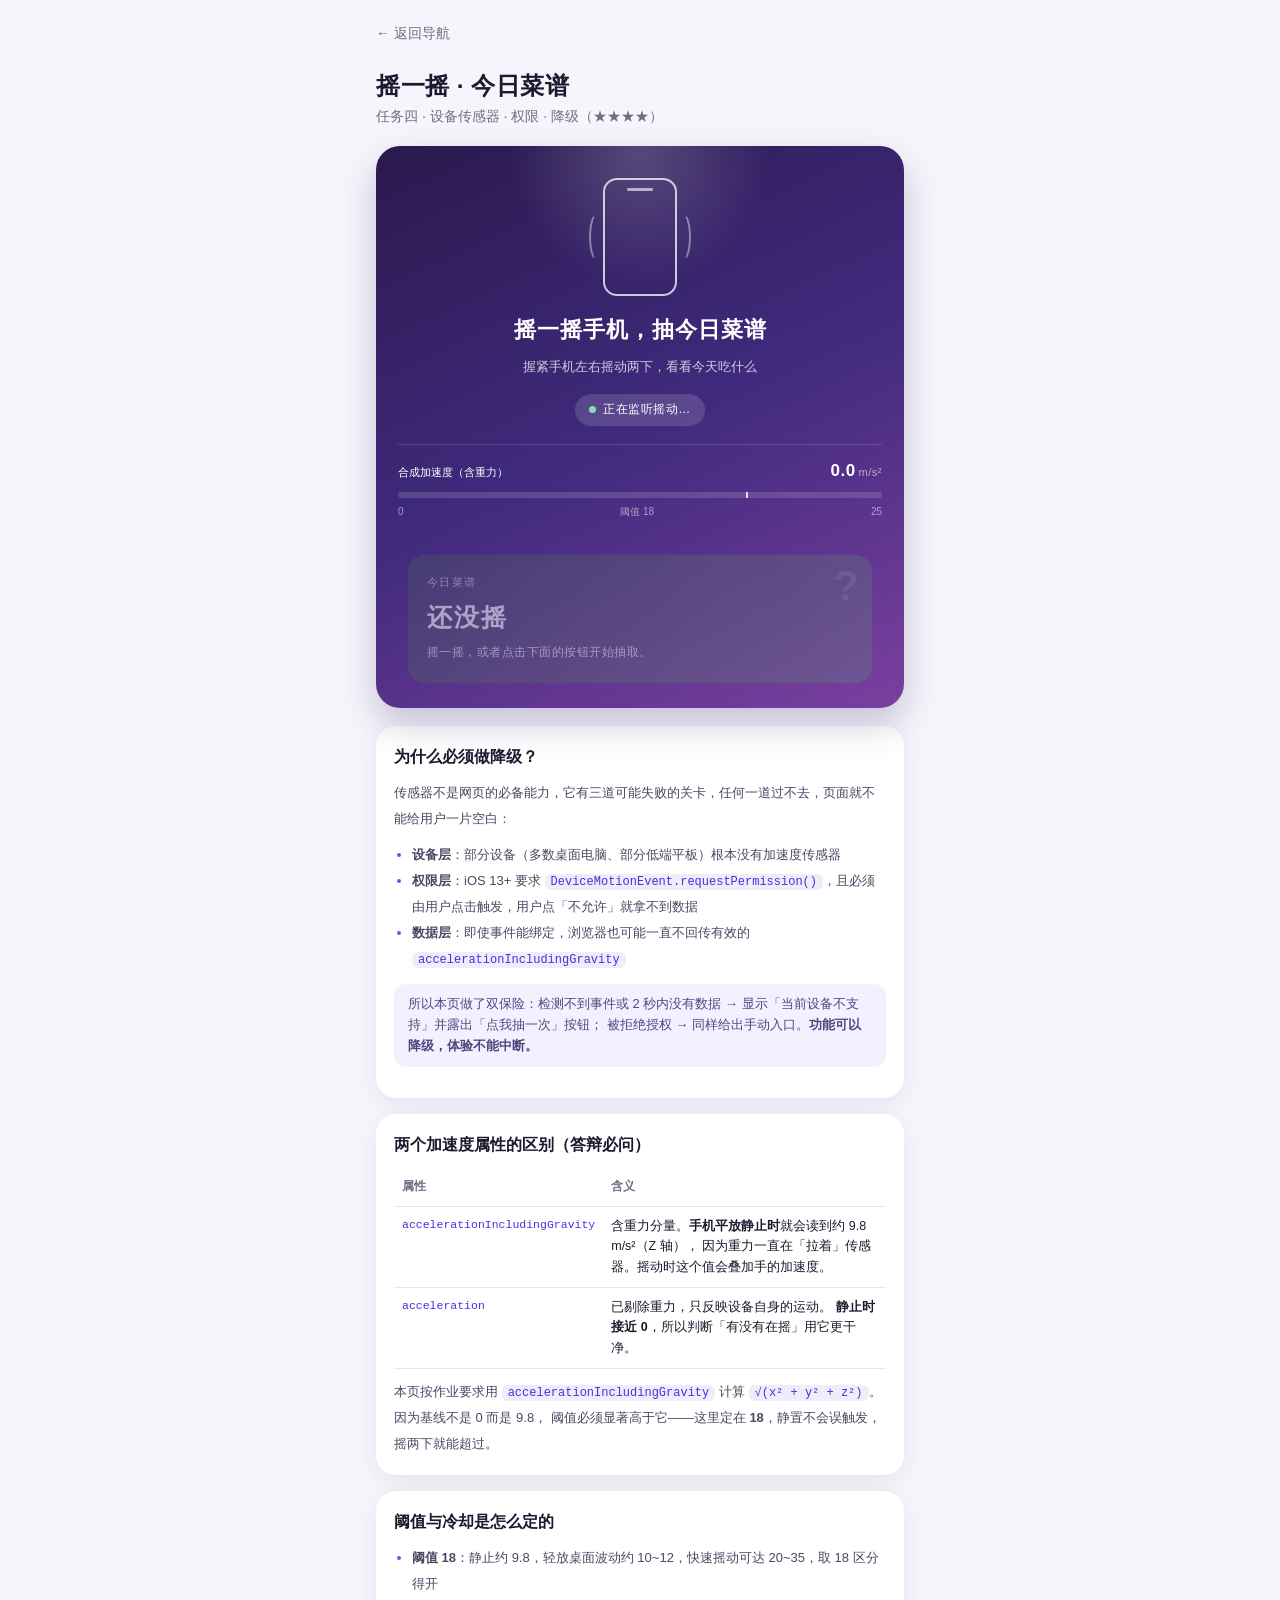
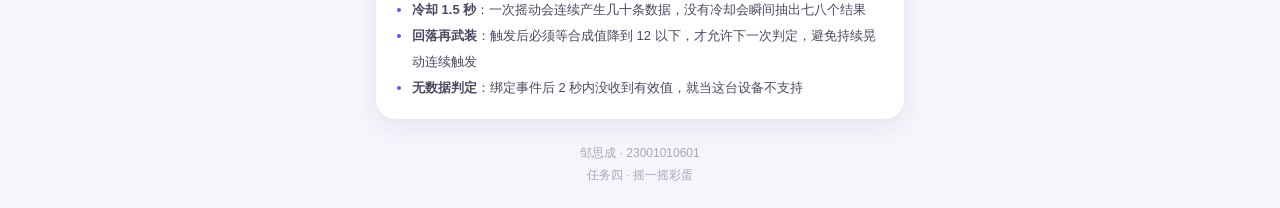
==== mobile-sensor.html @ 9cfe4bb4 "feat: 任务四 摇一摇抽菜谱与降级处理" ====
<!-- 姓名：邹思成    学号：23001010601    任务四：摇一摇抽菜谱    日期：2026-11-16 -->
<!DOCTYPE html>
<html lang="zh-CN">
<head>
  <meta charset="UTF-8">
  <!-- ① 视口：不写会整体缩小 -->
  <meta name="viewport" content="width=device-width, initial-scale=1.0">
  <title>任务四 · 摇一摇抽菜谱 | 邹思成</title>
  <link rel="stylesheet" href="assets/css/wy-common.css">
  <style>
    /* ---------------- 主视觉 ---------------- */
    .wy_hero {
      position: relative;
      padding: 28px 22px 22px;
      border-radius: 24px;
      background: linear-gradient(155deg, #2a1a4d 0%, #402a7d 50%, #7b3fa0 100%);
      color: #fff;
      text-align: center;
      overflow: hidden;
      box-shadow: 0 16px 36px rgba(45, 28, 96, 0.24);
    }

    /* 背景光晕 */
    .wy_hero::before {
      content: "";
      position: absolute;
      width: 260px;
      height: 260px;
      left: 50%;
      top: -120px;
      transform: translateX(-50%);
      border-radius: 50%;
      background: radial-gradient(circle, rgba(255, 255, 255, 0.18) 0%, rgba(255, 255, 255, 0) 70%);
    }

    .wy_phone {
      position: relative;
      width: 74px;
      height: 118px;
      margin: 4px auto 0;
      border: 2px solid rgba(255, 255, 255, 0.75);
      border-radius: 14px;
    }

    /* 手机两侧的摇动弧线 */
    .wy_phone::before,
    .wy_phone::after {
      content: "";
      position: absolute;
      top: 50%;
      width: 16px;
      height: 46px;
      border: 2px solid rgba(255, 255, 255, 0.42);
      border-radius: 50%;
      transform: translateY(-50%);
    }

    .wy_phone::before {
      left: -16px;
      border-right: 0;
      border-top-color: transparent;
      border-bottom-color: transparent;
    }

    .wy_phone::after {
      right: -16px;
      border-left: 0;
      border-top-color: transparent;
      border-bottom-color: transparent;
    }

    .wy_phone_bar {
      position: absolute;
      left: 50%;
      top: 8px;
      width: 26px;
      height: 3px;
      border-radius: 2px;
      background: rgba(255, 255, 255, 0.6);
      transform: translateX(-50%);
    }

    /* 摇动时让手机本体抖一下，给一个视觉提示 */
    .wy_phone.is-shake {
      animation: wy_shake 0.5s ease;
    }

    @keyframes wy_shake {
      0%, 100% { transform: rotate(0deg); }
      20% { transform: rotate(-11deg); }
      40% { transform: rotate(9deg); }
      60% { transform: rotate(-6deg); }
      80% { transform: rotate(3deg); }
    }

    .wy_hero_title {
      position: relative;
      margin: 16px 0 6px;
      font-size: 22px;
      font-weight: 800;
      letter-spacing: 1px;
    }

    .wy_hero_desc {
      position: relative;
      margin: 0;
      font-size: 13px;
      opacity: 0.76;
      line-height: 1.8;
    }

    /* ---------------- 状态与仪表 ---------------- */
    .wy_status {
      position: relative;
      display: inline-flex;
      align-items: center;
      gap: 7px;
      margin-top: 16px;
      padding: 6px 14px;
      border-radius: 999px;
      background: rgba(255, 255, 255, 0.14);
      font-size: 12px;
      letter-spacing: 0.5px;
    }

    .wy_dot {
      width: 7px;
      height: 7px;
      border-radius: 50%;
      background: #7ee3a8;
      box-shadow: 0 0 0 0 rgba(126, 227, 168, 0.7);
      animation: wy_pulse 1.8s infinite;
    }

    .wy_dot--off {
      background: #ff9b9b;
      animation: none;
    }

    .wy_dot--wait {
      background: #ffd166;
      animation: none;
    }

    @keyframes wy_pulse {
      0% { box-shadow: 0 0 0 0 rgba(126, 227, 168, 0.6); }
      70% { box-shadow: 0 0 0 9px rgba(126, 227, 168, 0); }
      100% { box-shadow: 0 0 0 0 rgba(126, 227, 168, 0); }
    }

    /* 实时加速度仪表 */
    .wy_meter {
      position: relative;
      margin-top: 18px;
      padding-top: 12px;
      border-top: 1px solid rgba(255, 255, 255, 0.14);
      font-size: 11px;
      text-align: left;
    }

    .wy_meter_row {
      display: flex;
      align-items: baseline;
      justify-content: space-between;
      margin-bottom: 7px;
    }

    .wy_meter_val {
      font-variant-numeric: tabular-nums;
      font-size: 17px;
      font-weight: 700;
      letter-spacing: 0.5px;
    }

    .wy_meter_val small {
      font-size: 11px;
      font-weight: 400;
      opacity: 0.6;
      margin-left: 3px;
    }

    .wy_meter_track {
      position: relative;
      height: 6px;
      border-radius: 3px;
      background: rgba(255, 255, 255, 0.14);
      overflow: hidden;
    }

    .wy_meter_fill {
      height: 100%;
      width: 0%;
      border-radius: 3px;
      background: linear-gradient(90deg, #7ee3a8, #ffd166 62%, #ff7a7a);
      transition: width 0.1s linear;
    }

    /* 阈值刻度线 */
    .wy_meter_mark {
      position: absolute;
      top: -2px;
      bottom: -2px;
      left: 72%;            /* 18 / 25 */
      width: 2px;
      background: rgba(255, 255, 255, 0.8);
    }

    .wy_meter_legend {
      display: flex;
      justify-content: space-between;
      margin-top: 6px;
      opacity: 0.55;
      font-size: 10px;
    }

    /* ---------------- 权限 / 降级按钮 ---------------- */
    .wy_hero_actions {
      position: relative;
      margin-top: 16px;
      display: flex;
      flex-direction: column;
      gap: 10px;
    }

    .wy_hero .wy_btn {
      background: rgba(255, 255, 255, 0.92);
      color: #3a2a7a;
      width: 100%;
    }

    .wy_hero .wy_btn:active {
      background: #ffffff;
      transform: scale(0.98);
    }

    /* ---------------- 结果卡 ---------------- */
    .wy_result {
      position: relative;
      margin-top: 16px;
      padding: 20px;
      border-radius: 18px;
      color: #fff;
      text-align: left;
      background: linear-gradient(140deg, #4a4a6a, #6a6a8c);
      transform: scale(0.96);
      opacity: 0.55;
      transition: background 0.3s;
      overflow: hidden;
    }

    .wy_result.is-pop {
      animation: wy_pop 0.45s cubic-bezier(0.2, 0.9, 0.3, 1.2);
      opacity: 1;
      transform: scale(1);
    }

    @keyframes wy_pop {
      0% { transform: scale(0.72); opacity: 0; }
      60% { transform: scale(1.04); opacity: 1; }
      100% { transform: scale(1); opacity: 1; }
    }

    .wy_result_label {
      font-size: 11px;
      letter-spacing: 2px;
      opacity: 0.7;
    }

    .wy_result_name {
      margin: 6px 0 4px;
      font-size: 26px;
      font-weight: 800;
      letter-spacing: 2px;
    }

    .wy_result_note {
      margin: 0;
      font-size: 12.5px;
      line-height: 1.8;
      opacity: 0.86;
    }

    .wy_result_no {
      position: absolute;
      right: 14px;
      top: 10px;
      font-size: 44px;
      font-weight: 900;
      opacity: 0.14;
      line-height: 1;
    }

    /* ---------------- 说明 ---------------- */
    .wy_spec {
      margin: 0;
      padding-left: 18px;
      font-size: 13px;
      color: #4a4863;
      line-height: 2;
    }

    .wy_spec li::marker {
      color: var(--wy_main);
    }

    .wy_kbd {
      padding: 1px 6px;
      border-radius: 6px;
      background: #efedf9;
      color: #4a2fe0;
      font-family: "SF Mono", Consolas, monospace;
      font-size: 12px;
    }

    .wy_compare {
      width: 100%;
      border-collapse: collapse;
      font-size: 12.5px;
    }

    .wy_compare th,
    .wy_compare td {
      padding: 9px 8px;
      border-bottom: 1px solid var(--wy_line);
      text-align: left;
      vertical-align: top;
    }

    .wy_compare th {
      color: var(--wy_sub);
      font-size: 12px;
      white-space: nowrap;
      font-weight: 600;
    }

    .wy_compare td:first-child {
      font-family: "SF Mono", Consolas, monospace;
      font-size: 11.5px;
      color: #4a2fe0;
    }
  </style>
</head>
<body>
  <div class="wy_page">

    <div class="wy_topbar">
      <a class="wy_back" href="index.html">← 返回导航</a>
    </div>

    <h1 class="wy_title">摇一摇 · 今日菜谱</h1>
    <p class="wy_subtitle">任务四 · 设备传感器 · 权限 · 降级（★★★★）</p>

    <!-- 主视觉 -->
    <div class="wy_hero" id="wy_hero">

      <div class="wy_phone" id="wy_phone">
        <span class="wy_phone_bar"></span>
      </div>

      <h2 class="wy_hero_title">摇一摇手机，抽今日菜谱</h2>
      <p class="wy_hero_desc">握紧手机左右摇动两下，看看今天吃什么</p>

      <div class="wy_status">
        <span class="wy_dot wy_dot--wait" id="wy_dot"></span>
        <span id="wy_status_text">正在检测设备能力…</span>
      </div>

      <!-- 实时加速度：答辩时能看到阈值判断的依据 -->
      <div class="wy_meter" id="wy_meter">
        <div class="wy_meter_row">
          <span>合成加速度（含重力）</span>
          <span class="wy_meter_val">
            <span id="wy_meter_num">0.0</span><small>m/s²</small>
          </span>
        </div>
        <div class="wy_meter_track">
          <div class="wy_meter_fill" id="wy_meter_fill"></div>
          <div class="wy_meter_mark"></div>
        </div>
        <div class="wy_meter_legend">
          <span>0</span>
          <span>阈值 18</span>
          <span>25</span>
        </div>
      </div>

      <!-- 权限按钮（iOS 13+ 才出现）与降级按钮 -->
      <div class="wy_hero_actions">
        <button class="wy_btn wy_hidden" id="wy_perm_btn" type="button">开启体感权限</button>
        <button class="wy_btn wy_hidden" id="wy_fallback_btn" type="button">点我抽一次</button>
      </div>

      <!-- 结果 -->
      <div class="wy_result" id="wy_result">
        <span class="wy_result_no" id="wy_result_no">?</span>
        <div class="wy_result_label">今日菜谱</div>
        <div class="wy_result_name" id="wy_result_name">还没摇</div>
        <p class="wy_result_note" id="wy_result_note">摇一摇，或者点击下面的按钮开始抽取。</p>
      </div>

    </div>

    <!-- 为什么必须降级 -->
    <div class="wy_card" style="margin-top: 18px;">
      <h2 class="wy_card_title">为什么必须做降级？</h2>
      <p style="margin: 0 0 10px; font-size: 13px; color: #4a4863; line-height: 2;">
        传感器不是网页的必备能力，它有三道可能失败的关卡，任何一道过不去，页面就不能给用户一片空白：
      </p>
      <ul class="wy_spec">
        <li><b>设备层</b>：部分设备（多数桌面电脑、部分低端平板）根本没有加速度传感器</li>
        <li><b>权限层</b>：iOS 13+ 要求 <span class="wy_kbd">DeviceMotionEvent.requestPermission()</span>，且必须由用户点击触发，用户点「不允许」就拿不到数据</li>
        <li><b>数据层</b>：即使事件能绑定，浏览器也可能一直不回传有效的 <span class="wy_kbd">accelerationIncludingGravity</span></li>
      </ul>
      <p class="wy_hint" style="margin-top: 12px;">
        所以本页做了双保险：检测不到事件或 2 秒内没有数据 → 显示「当前设备不支持」并露出「点我抽一次」按钮；
        被拒绝授权 → 同样给出手动入口。<b>功能可以降级，体验不能中断。</b>
      </p>
    </div>

    <!-- 两个加速度的区别 -->
    <div class="wy_card">
      <h2 class="wy_card_title">两个加速度属性的区别（答辩必问）</h2>
      <table class="wy_compare">
        <thead>
          <tr>
            <th>属性</th>
            <th>含义</th>
          </tr>
        </thead>
        <tbody>
          <tr>
            <td>accelerationIncludingGravity</td>
            <td>
              含重力分量。<b>手机平放静止时</b>就会读到约 9.8 m/s²（Z 轴），
              因为重力一直在「拉着」传感器。摇动时这个值会叠加手的加速度。
            </td>
          </tr>
          <tr>
            <td>acceleration</td>
            <td>
              已剔除重力，只反映设备自身的运动。
              <b>静止时接近 0</b>，所以判断「有没有在摇」用它更干净。
            </td>
          </tr>
        </tbody>
      </table>
      <p style="margin: 10px 0 0; font-size: 13px; color: #4a4863; line-height: 2;">
        本页按作业要求用 <span class="wy_kbd">accelerationIncludingGravity</span> 计算
        <span class="wy_kbd">√(x² + y² + z²)</span>。因为基线不是 0 而是 9.8，
        阈值必须显著高于它——这里定在 <b>18</b>，静置不会误触发，摇两下就能超过。
      </p>
    </div>

    <!-- 参数说明 -->
    <div class="wy_card">
      <h2 class="wy_card_title">阈值与冷却是怎么定的</h2>
      <ul class="wy_spec">
        <li><b>阈值 18</b>：静止约 9.8，轻放桌面波动约 10~12，快速摇动可达 20~35，取 18 区分得开</li>
        <li><b>冷却 1.5 秒</b>：一次摇动会连续产生几十条数据，没有冷却会瞬间抽出七八个结果</li>
        <li><b>回落再武装</b>：触发后必须等合成值降到 12 以下，才允许下一次判定，避免持续晃动连续触发</li>
        <li><b>无数据判定</b>：绑定事件后 2 秒内没收到有效值，就当这台设备不支持</li>
      </ul>
    </div>

    <div class="wy_footer">
      邹思成 · 23001010601<br>
      任务四 · 摇一摇彩蛋
    </div>

  </div>

  <script>
    (function () {
      'use strict';

      /* ============ 元素 ============ */
      var wy_dot = document.getElementById('wy_dot');
      var wy_statusText = document.getElementById('wy_status_text');
      var wy_phone = document.getElementById('wy_phone');
      var wy_meterNum = document.getElementById('wy_meter_num');
      var wy_meterFill = document.getElementById('wy_meter_fill');
      var wy_permBtn = document.getElementById('wy_perm_btn');
      var wy_fallbackBtn = document.getElementById('wy_fallback_btn');
      var wy_result = document.getElementById('wy_result');
      var wy_resultNo = document.getElementById('wy_result_no');
      var wy_resultName = document.getElementById('wy_result_name');
      var wy_resultNote = document.getElementById('wy_result_note');

      /* ============ 常量 ============ */
      var WY_THRESHOLD = 18;      // 判定摇动的阈值
      var WY_REARM = 12;          // 回落到这个值以下才允许下次触发
      var WY_COOLDOWN = 1500;     // 冷却时间（毫秒）
      var WY_METER_MAX = 25;      // 仪表满量程
      var WY_WAIT_DATA = 2000;    // 等数据的最长时间

      /* ============ 菜谱池 ============ */
      var wy_menu = [
        { name: '红烧肉',  note: '浓油赤酱，配一碗白饭刚刚好。', no: '01', bg: 'linear-gradient(140deg, #7a2a20, #c04a33)' },
        { name: '西湖醋鱼', note: '酸甜清口，吃完不腻。',         no: '02', bg: 'linear-gradient(140deg, #0c5b60, #2a9c92)' },
        { name: '麻婆豆腐', note: '麻辣鲜香，一勺能下半碗饭。',   no: '03', bg: 'linear-gradient(140deg, #8c1414, #d9541f)' },
        { name: '白切鸡',  note: '皮爽肉滑，蘸姜葱油最香。',     no: '04', bg: 'linear-gradient(140deg, #8a6410, #d2a934)' },
        { name: '小笼包',  note: '先开窗后喝汤，小心烫嘴。',     no: '05', bg: 'linear-gradient(140deg, #5c3a6e, #9a5aa8)' },
        { name: '糖醋排骨', note: '酸甜挂糖，啃起来有嚼头。',     no: '06', bg: 'linear-gradient(140deg, #7a3b12, #c9772c)' },
        { name: '宫保鸡丁', note: '花生脆、鸡丁嫩，微辣带回甜。', no: '07', bg: 'linear-gradient(140deg, #8f2020, #d0562a)' },
        { name: '兰州拉面', note: '一清二白三红四绿，热汤最抚胃。', no: '08', bg: 'linear-gradient(140deg, #2c4a6b, #4a7fa8)' }
      ];

      /* ============ 状态 ============ */
      var wy_armed = true;           // 是否可以触发（防止一次摇动多次命中）
      var wy_cooldownUntil = 0;      // 冷却结束时间
      var wy_gotData = false;        // 是否收到过有效数据
      var wy_listening = false;      // 是否已绑定 devicemotion
      var wy_lastMeterAt = 0;        // 仪表刷新节流
      var wy_lastPick = -1;          // 上一次抽到的菜，避免连续重复

      /* ============ 状态显示 ============ */
      function wy_setStatus(wy_text, wy_type) {
        wy_statusText.textContent = wy_text;
        wy_dot.className = 'wy_dot';
        if (wy_type === 'off') {
          wy_dot.classList.add('wy_dot--off');
        } else if (wy_type === 'wait') {
          wy_dot.classList.add('wy_dot--wait');
        }
      }

      /* ============ 抽菜谱 ============ */
      function wy_draw() {
        var wy_i = Math.floor(Math.random() * wy_menu.length);
        // 连续两次抽到同一道菜会显得"没反应"，重抽一次
        if (wy_i === wy_lastPick && wy_menu.length > 1) {
          wy_i = (wy_i + 1 + Math.floor(Math.random() * (wy_menu.length - 1))) % wy_menu.length;
        }
        wy_lastPick = wy_i;

        var wy_item = wy_menu[wy_i];
        wy_resultName.textContent = wy_item.name;
        wy_resultNote.textContent = wy_item.note;
        wy_resultNo.textContent = wy_item.no;
        wy_result.style.background = wy_item.bg;

        // 重新触发动画：先摘掉 class，强制回流，再挂上
        wy_result.classList.remove('is-pop');
        void wy_result.offsetWidth;
        wy_result.classList.add('is-pop');

        // 手机图形抖一下
        wy_phone.classList.remove('is-shake');
        void wy_phone.offsetWidth;
        wy_phone.classList.add('is-shake');
      }

      /* ============ 摇动判定 ============ */
      function wy_onMotion(e) {
        var wy_a = e.accelerationIncludingGravity;

        // 有些浏览器会回传全 null，这种数据不能参与计算
        if (!wy_a || (wy_a.x === null && wy_a.y === null && wy_a.z === null)) {
          return;
        }

        wy_gotData = true;

        var wy_x = wy_a.x || 0;
        var wy_y = wy_a.y || 0;
        var wy_z = wy_a.z || 0;
        var wy_mag = Math.hypot(wy_x, wy_y, wy_z);
        var wy_now = Date.now();

        // 仪表节流：每 80ms 更新一次，避免每帧写 DOM
        if (wy_now - wy_lastMeterAt > 80) {
          wy_lastMeterAt = wy_now;
          wy_meterNum.textContent = wy_mag.toFixed(1);
          var wy_percent = Math.min(100, (wy_mag / WY_METER_MAX) * 100);
          wy_meterFill.style.width = wy_percent + '%';
        }

        // 回落到安全值以下，重新允许触发
        if (wy_mag < WY_REARM) {
          wy_armed = true;
        }

        if (!wy_armed || wy_now < wy_cooldownUntil) {
          return;
        }

        if (wy_mag > WY_THRESHOLD) {
          wy_armed = false;                        // 立刻上锁
          wy_cooldownUntil = wy_now + WY_COOLDOWN; // 进入冷却
          wy_draw();
          wy_setStatus('已抽到一份，冷却 1.5 秒', 'ok');
          setTimeout(function () {
            if (wy_listening) {
              wy_setStatus('正在监听摇动…', 'ok');
            }
          }, WY_COOLDOWN);
        }
      }

      /* ============ 不支持时的处理 ============ */
      function wy_unsupported() {
        wy_listening = false;
        window.removeEventListener('devicemotion', wy_onMotion);
        wy_setStatus('当前设备不支持，请用手机打开', 'off');
        wy_fallbackBtn.classList.remove('wy_hidden');   // 露出兜底入口
        wy_meterNum.textContent = '0.0';
        wy_meterFill.style.width = '0%';
      }

      /* ============ 开始监听 ============ */
      function wy_startListen() {
        if (wy_listening) {
          return;
        }
        wy_listening = true;
        window.addEventListener('devicemotion', wy_onMotion);
        wy_setStatus('正在监听摇动…', 'ok');
        wy_permBtn.classList.add('wy_hidden');

        // 2 秒内一条有效数据都没收到，判定为不支持
        setTimeout(function () {
          if (!wy_gotData) {
            wy_unsupported();
          }
        }, WY_WAIT_DATA);
      }

      /* ============ 初始化 ============ */
      function wy_init() {
        // 第一道保险：事件本身是否存在
        if (!('DeviceMotionEvent' in window)) {
          wy_unsupported();
          return;
        }

        // 第二道保险：iOS 13+ 需要用户点击授权
        if (typeof DeviceMotionEvent.requestPermission === 'function') {
          wy_setStatus('需要你授权后才能读取传感器', 'wait');
          wy_permBtn.classList.remove('wy_hidden');
          wy_fallbackBtn.classList.remove('wy_hidden');  // 拒绝时也有路可走
          return;
        }

        // 安卓等其他设备：直接开始监听
        wy_startListen();
      }

      /* ============ 事件绑定 ============ */

      // iOS 权限按钮：requestPermission 必须由用户手势触发
      wy_permBtn.addEventListener('click', function () {
        DeviceMotionEvent.requestPermission()
          .then(function (wy_state) {
            if (wy_state === 'granted') {
              wy_startListen();
            } else {
              wy_setStatus('未授权传感器，可手动抽取', 'off');
              wy_fallbackBtn.classList.remove('wy_hidden');
            }
          })
          .catch(function () {
            // 非安全上下文（http）或浏览器不支持时可能抛错，这里兜住
            wy_setStatus('授权失败，可手动抽取', 'off');
            wy_fallbackBtn.classList.remove('wy_hidden');
          });
      });

      // 降级按钮：始终可用，电脑上也能演示
      wy_fallbackBtn.addEventListener('click', function () {
        wy_draw();
      });

      wy_init();

    })();
  </script>
</body>
</html>
---- assets/css/wy-common.css ----
/* ==========================================================================
   姓名：邹思成    学号：23001010601
   文件：wy-common.css（公共样式）
   说明：只放全站通用的重置、排版、按钮与提示条。
        触摸手势相关样式（如 touch-action）一律写在各自页面里，
        绝不加在 body 上，避免整页无法滚动。
   ========================================================================== */

/* ① 全局去掉点击灰块（iOS / 安卓都认） */
* {
  -webkit-tap-highlight-color: transparent;
  box-sizing: border-box;
}

:root {
  --wy_bg: #f6f5fb;
  --wy_card: #ffffff;
  --wy_text: #1b1a2e;
  --wy_sub: #6f6d86;
  --wy_line: #e6e4f0;
  --wy_main: #6b4eff;
  --wy_main_deep: #4a2fe0;
  --wy_radius: 20px;
  --wy_shadow: 0 8px 24px rgba(43, 32, 100, 0.08);
}

html,
body {
  margin: 0;
  padding: 0;
}

body {
  background: var(--wy_bg);
  color: var(--wy_text);
  font-family: -apple-system, BlinkMacSystemFont, "PingFang SC",
    "Hiragino Sans GB", "Microsoft YaHei", sans-serif;
  font-size: 15px;
  line-height: 1.65;
  /* 让页面在 iPhone 上不被底部小黑条挡住 */
  padding-bottom: calc(16px + env(safe-area-inset-bottom));
  -webkit-font-smoothing: antialiased;
}

.wy_page {
  max-width: 560px;
  margin: 0 auto;
  padding: 0 16px;
}

/* 顶部返回条 */
.wy_topbar {
  display: flex;
  align-items: center;
  gap: 8px;
  padding: 12px 0 6px;
}

.wy_back {
  display: inline-flex;
  align-items: center;
  min-height: 44px;
  color: var(--wy_sub);
  text-decoration: none;
  font-size: 14px;
  /* 消除历史 300ms 点击延迟 */
  touch-action: manipulation;
}

.wy_back:active {
  color: var(--wy_main);
}

/* 页面主标题 */
.wy_title {
  margin: 8px 0 4px;
  font-size: 24px;
  line-height: 1.3;
  letter-spacing: 0.5px;
}

.wy_subtitle {
  margin: 0 0 18px;
  color: var(--wy_sub);
  font-size: 14px;
}

/* 卡片 */
.wy_card {
  background: var(--wy_card);
  border-radius: var(--wy_radius);
  box-shadow: var(--wy_shadow);
  padding: 18px;
  margin-bottom: 16px;
}

.wy_card_title {
  margin: 0 0 10px;
  font-size: 16px;
  font-weight: 700;
}

/* 按钮：移动端最小触控区 44px */
.wy_btn {
  display: inline-flex;
  align-items: center;
  justify-content: center;
  min-height: 44px;
  padding: 0 20px;
  border: 0;
  border-radius: 999px;
  background: var(--wy_main);
  color: #fff;
  font-size: 15px;
  font-family: inherit;
  font-weight: 600;
  cursor: pointer;
  touch-action: manipulation;
  transition: background 0.2s, transform 0.1s;
}

/* 手指没有悬停态，按压反馈统一用 :active */
.wy_btn:active {
  background: var(--wy_main_deep);
  transform: scale(0.97);
}

.wy_btn--ghost {
  background: rgba(107, 78, 255, 0.1);
  color: var(--wy_main);
}

.wy_btn--ghost:active {
  background: rgba(107, 78, 255, 0.2);
  color: var(--wy_main_deep);
}

/* 提示条 */
.wy_hint {
  display: block;
  padding: 10px 14px;
  border-radius: 12px;
  background: rgba(107, 78, 255, 0.08);
  color: #4f4680;
  font-size: 13px;
  line-height: 1.6;
}

.wy_hint--warn {
  background: rgba(255, 138, 0, 0.12);
  color: #8a4b00;
}

/* 页脚署名 */
.wy_footer {
  margin: 24px 0 6px;
  text-align: center;
  color: #a7a5ba;
  font-size: 12px;
  line-height: 1.8;
}

/* 通用工具类 */
.wy_hidden {
  display: none !important;
}
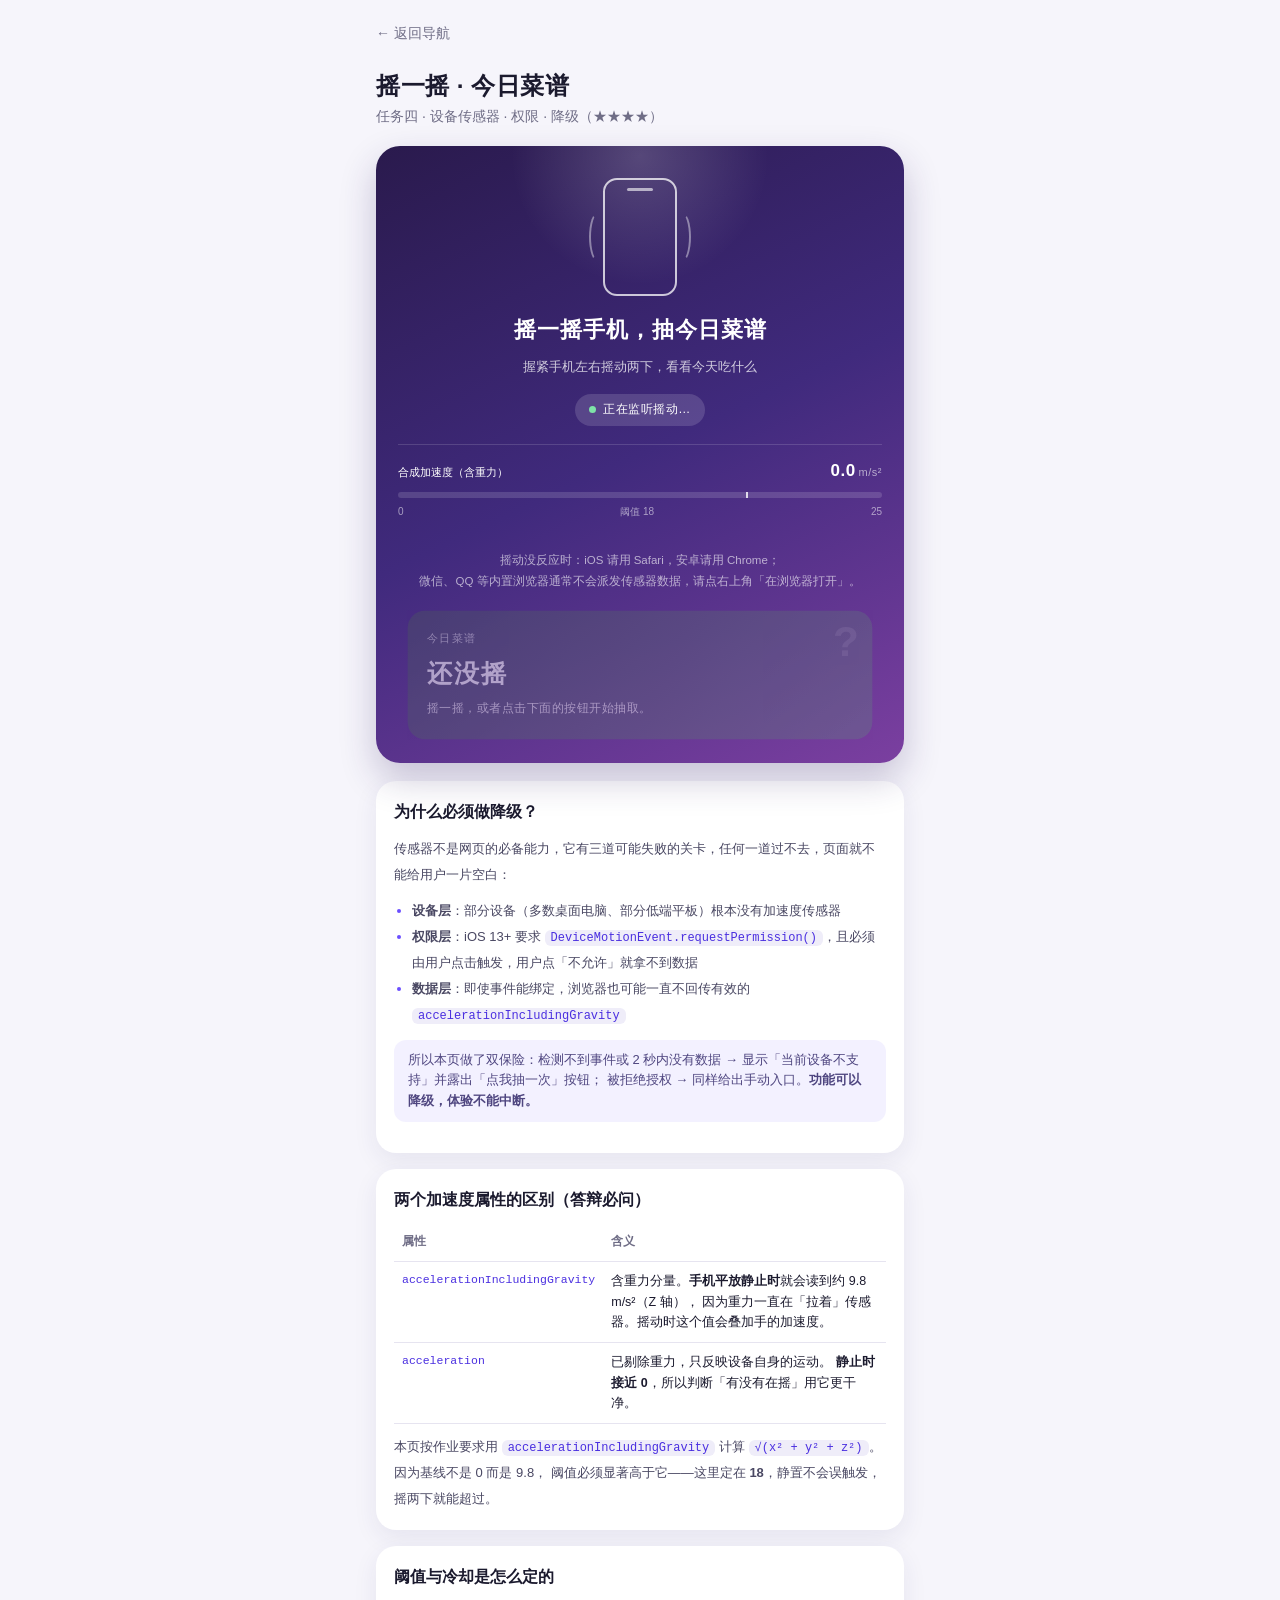
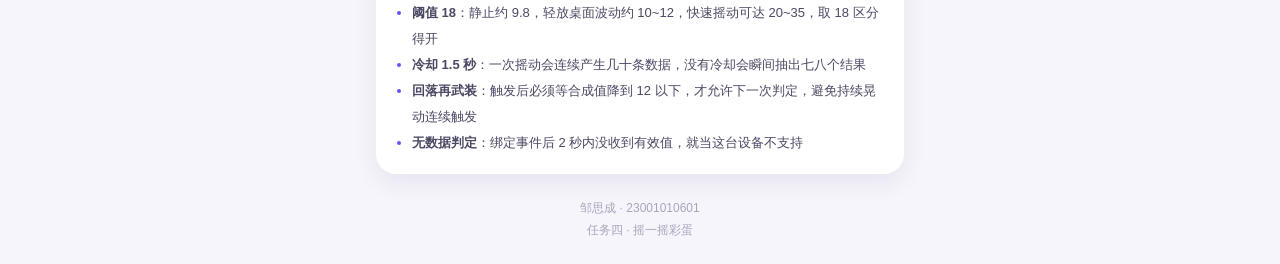
==== commit 750b47f6: "fix: 传感器无数据时不再直接判定不支持，增加重试入口与浏览器提示" ====
--- a/mobile-sensor.html
+++ b/mobile-sensor.html
@@ -231,6 +231,15 @@
     .wy_hero .wy_btn:active {
       background: #ffffff;
       transform: scale(0.98);
+    }
+
+    /* 浏览器环境提示：微信等内置浏览器收不到传感器数据 */
+    .wy_hero_tip {
+      position: relative;
+      margin: 14px 0 0;
+      font-size: 11.5px;
+      line-height: 1.8;
+      color: rgba(255, 255, 255, 0.62);
     }
 
     /* ---------------- 结果卡 ---------------- */
@@ -384,11 +393,20 @@
         </div>
       </div>
 
-      <!-- 权限按钮（iOS 13+ 才出现）与降级按钮 -->
+      <!-- 权限按钮（iOS 13+ 才出现）、重试按钮与降级按钮 -->
       <div class="wy_hero_actions">
         <button class="wy_btn wy_hidden" id="wy_perm_btn" type="button">开启体感权限</button>
+        <button class="wy_btn wy_hidden" id="wy_retry_btn" type="button">重新检测传感器</button>
         <button class="wy_btn wy_hidden" id="wy_fallback_btn" type="button">点我抽一次</button>
       </div>
+
+      <p class="wy_hero_tip">
+        摇动没反应时：iOS 请用 Safari，安卓请用 Chrome；<br>
+        微信、QQ 等内置浏览器通常不会派发传感器数据，请点右上角「在浏览器打开」。
+      </p>
+
+      <!-- 失败时显示的环境诊断，便于判断问题出在哪一层 -->
+      <p class="wy_hero_tip wy_hidden" id="wy_diag"></p>
 
       <!-- 结果 -->
       <div class="wy_result" id="wy_result">
@@ -480,11 +498,13 @@
       var wy_meterNum = document.getElementById('wy_meter_num');
       var wy_meterFill = document.getElementById('wy_meter_fill');
       var wy_permBtn = document.getElementById('wy_perm_btn');
+      var wy_retryBtn = document.getElementById('wy_retry_btn');
       var wy_fallbackBtn = document.getElementById('wy_fallback_btn');
       var wy_result = document.getElementById('wy_result');
       var wy_resultNo = document.getElementById('wy_result_no');
       var wy_resultName = document.getElementById('wy_result_name');
       var wy_resultNote = document.getElementById('wy_result_note');
+      var wy_diag = document.getElementById('wy_diag');
 
       /* ============ 常量 ============ */
       var WY_THRESHOLD = 18;      // 判定摇动的阈值
@@ -512,6 +532,9 @@
       var wy_listening = false;      // 是否已绑定 devicemotion
       var wy_lastMeterAt = 0;        // 仪表刷新节流
       var wy_lastPick = -1;          // 上一次抽到的菜，避免连续重复
+      var wy_waitTimer = null;       // "多久没数据就提示"的定时器
+      // 微信、QQ 等内置浏览器的 WebView 通常不会派发 devicemotion，需要单独提示
+      var wy_isWeChat = /MicroMessenger/i.test(navigator.userAgent);
 
       /* ============ 状态显示 ============ */
       function wy_setStatus(wy_text, wy_type) {
@@ -559,7 +582,13 @@
           return;
         }
 
-        wy_gotData = true;
+        // 第一次收到有效数据：撤销"没数据"的提示，恢复为正常监听
+        if (!wy_gotData) {
+          wy_gotData = true;
+          clearTimeout(wy_waitTimer);
+          wy_retryBtn.classList.add('wy_hidden');
+          wy_setStatus('正在监听摇动…', 'ok');
+        }
 
         var wy_x = wy_a.x || 0;
         var wy_y = wy_a.y || 0;
@@ -590,21 +619,48 @@
           wy_draw();
           wy_setStatus('已抽到一份，冷却 1.5 秒', 'ok');
           setTimeout(function () {
-            if (wy_listening) {
+            if (wy_listening && wy_gotData) {
               wy_setStatus('正在监听摇动…', 'ok');
             }
           }, WY_COOLDOWN);
         }
       }
 
-      /* ============ 不支持时的处理 ============ */
-      function wy_unsupported() {
+      /* ============ 拿不到数据时的两种处理 ============ */
+
+      // 失败时把环境信息摊开，方便判断卡在哪一层（事件 / 安全上下文 / 浏览器）
+      function wy_showDiag() {
+        wy_diag.textContent =
+          '诊断：DeviceMotionEvent ' + ('DeviceMotionEvent' in window ? '存在' : '不存在') +
+          ' · 安全上下文 ' + (window.isSecureContext ? '是' : '否') +
+          ' · 微信内置 ' + (wy_isWeChat ? '是' : '否');
+        wy_diag.classList.remove('wy_hidden');
+      }
+
+      // 情况一：确实支持该事件，只是暂时没收到数据。
+      // 不解除监听，一旦系统开始派发就会自动恢复，同时给用户重试与手动入口。
+      function wy_noData() {
+        if (wy_isWeChat) {
+          wy_setStatus('微信内收不到传感器数据', 'wait');
+        } else {
+          wy_setStatus('暂未收到传感器数据，请点重试', 'wait');
+        }
+        wy_retryBtn.classList.remove('wy_hidden');
+        wy_fallbackBtn.classList.remove('wy_hidden');
+        wy_showDiag();
+      }
+
+      // 情况二：浏览器根本没有这个事件，彻底降级
+      function wy_unsupported(wy_reason) {
+        clearTimeout(wy_waitTimer);
         wy_listening = false;
         window.removeEventListener('devicemotion', wy_onMotion);
-        wy_setStatus('当前设备不支持，请用手机打开', 'off');
+        wy_setStatus(wy_reason || '当前浏览器不支持摇一摇', 'off');
+        wy_retryBtn.classList.remove('wy_hidden');
         wy_fallbackBtn.classList.remove('wy_hidden');   // 露出兜底入口
         wy_meterNum.textContent = '0.0';
         wy_meterFill.style.width = '0%';
+        wy_showDiag();
       }
 
       /* ============ 开始监听 ============ */
@@ -613,14 +669,18 @@
           return;
         }
         wy_listening = true;
+        wy_gotData = false;
         window.addEventListener('devicemotion', wy_onMotion);
         wy_setStatus('正在监听摇动…', 'ok');
         wy_permBtn.classList.add('wy_hidden');
-
-        // 2 秒内一条有效数据都没收到，判定为不支持
-        setTimeout(function () {
+        wy_retryBtn.classList.add('wy_hidden');
+
+        // 2 秒内一条有效数据都没收到：先提示"没收到"，而不是直接判死刑，
+        // 因为部分浏览器要等用户交互后才开始派发传感器数据
+        clearTimeout(wy_waitTimer);
+        wy_waitTimer = setTimeout(function () {
           if (!wy_gotData) {
-            wy_unsupported();
+            wy_noData();
           }
         }, WY_WAIT_DATA);
       }
@@ -629,7 +689,7 @@
       function wy_init() {
         // 第一道保险：事件本身是否存在
         if (!('DeviceMotionEvent' in window)) {
-          wy_unsupported();
+          wy_unsupported('当前浏览器不支持摇一摇，请换系统浏览器');
           return;
         }
 
@@ -641,7 +701,7 @@
           return;
         }
 
-        // 安卓等其他设备：直接开始监听
+        // 其他设备：直接开始监听（微信内也会尝试，拿不到数据再提示换浏览器）
         wy_startListen();
       }
 
@@ -655,14 +715,26 @@
               wy_startListen();
             } else {
               wy_setStatus('未授权传感器，可手动抽取', 'off');
+              wy_retryBtn.classList.remove('wy_hidden');
               wy_fallbackBtn.classList.remove('wy_hidden');
             }
           })
           .catch(function () {
             // 非安全上下文（http）或浏览器不支持时可能抛错，这里兜住
             wy_setStatus('授权失败，可手动抽取', 'off');
+            wy_retryBtn.classList.remove('wy_hidden');
             wy_fallbackBtn.classList.remove('wy_hidden');
           });
+      });
+
+      // 重试按钮：先彻底解绑再重新绑定，相当于重新申请一次传感器数据流
+      wy_retryBtn.addEventListener('click', function () {
+        clearTimeout(wy_waitTimer);
+        window.removeEventListener('devicemotion', wy_onMotion);
+        wy_listening = false;
+        wy_gotData = false;
+        wy_armed = true;
+        wy_startListen();
       });
 
       // 降级按钮：始终可用，电脑上也能演示
@@ -670,6 +742,16 @@
         wy_draw();
       });
 
+      // 部分安卓浏览器要等用户交互之后才开始派发传感器数据：
+      // 首次触摸页面时若还没收到数据，自动重新绑定一次，而不是干等
+      document.addEventListener('touchstart', function () {
+        if (wy_listening && !wy_gotData) {
+          window.removeEventListener('devicemotion', wy_onMotion);
+          wy_listening = false;
+          wy_startListen();
+        }
+      }, { once: true, passive: true });
+
       wy_init();
 
     })();
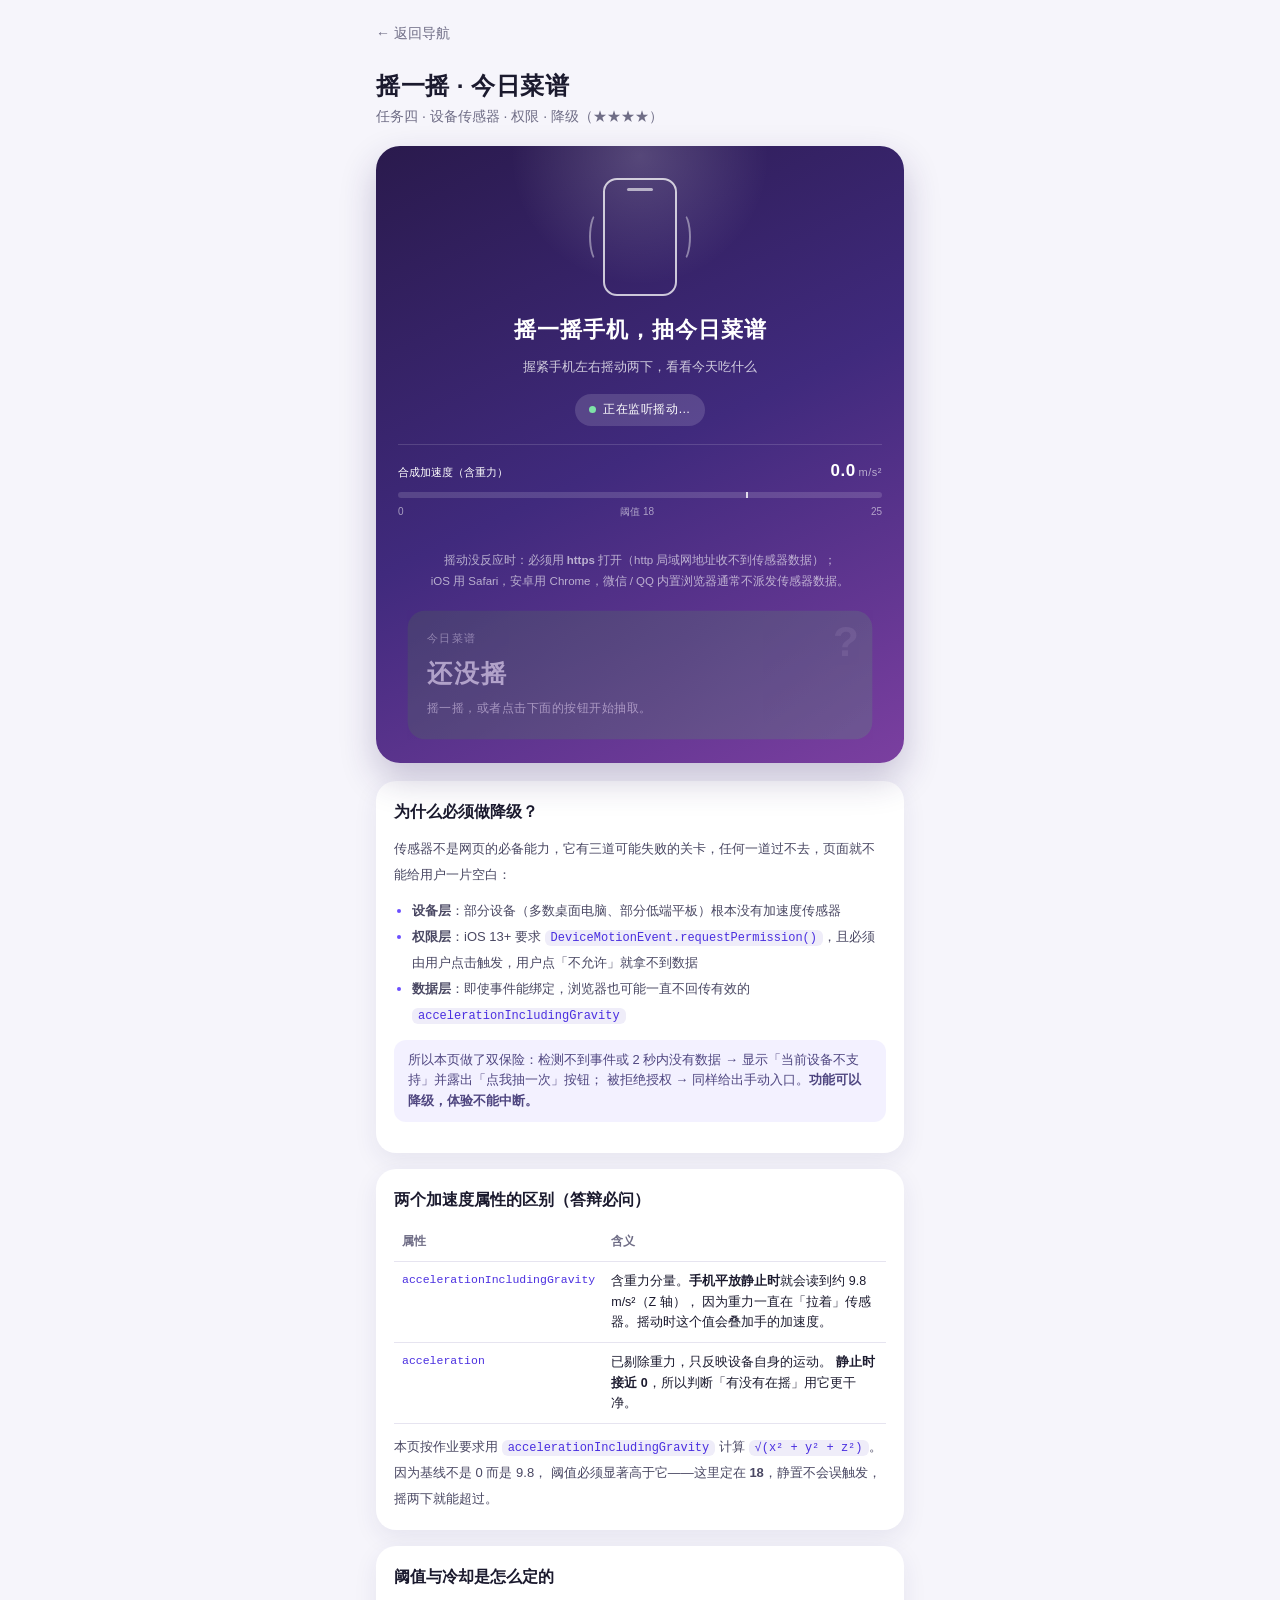
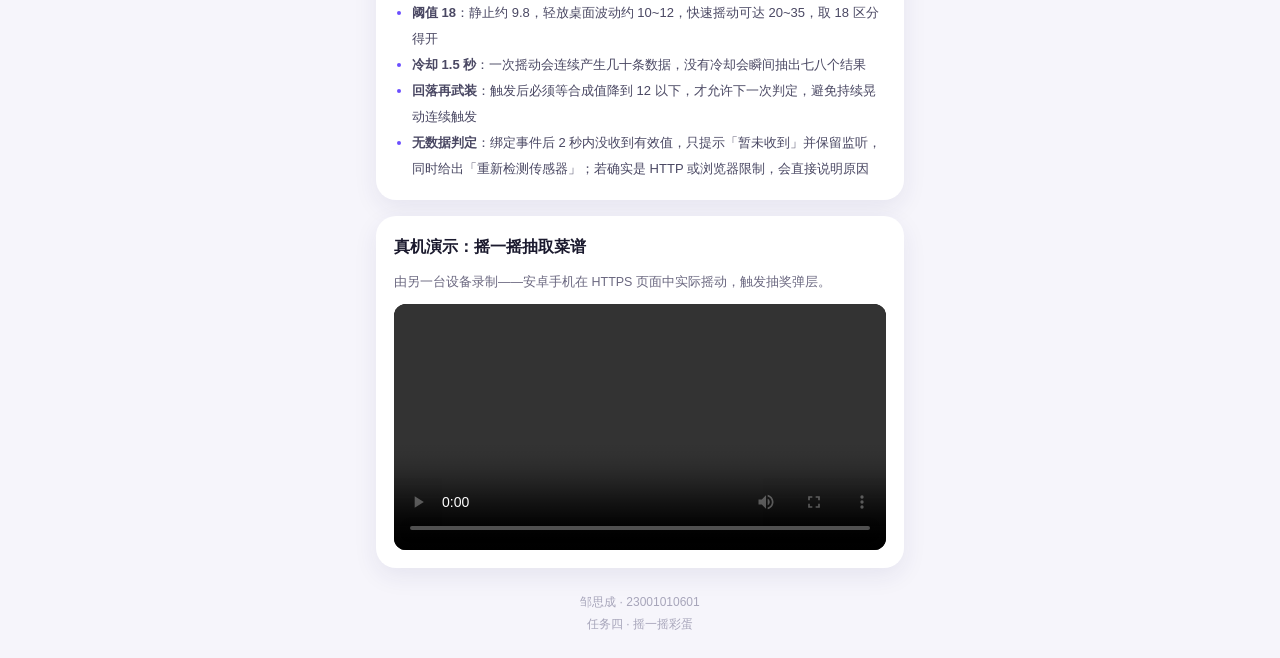
==== commit f90241fb: "feat: 任务四内嵌真机演示视频，同步更新无数据判定说明" ====
--- a/mobile-sensor.html
+++ b/mobile-sensor.html
@@ -346,6 +346,21 @@
       font-family: "SF Mono", Consolas, monospace;
       font-size: 11.5px;
       color: #4a2fe0;
+    }
+
+    /* ---------------- 真机演示视频 ---------------- */
+    .wy_video_hint {
+      margin: 0 0 10px;
+      font-size: 12.5px;
+      line-height: 1.9;
+      color: #6b6880;
+    }
+
+    .wy_video {
+      display: block;
+      width: 100%;
+      border-radius: 12px;
+      background: #000;
     }
   </style>
 </head>
@@ -401,8 +416,8 @@
       </div>
 
       <p class="wy_hero_tip">
-        摇动没反应时：iOS 请用 Safari，安卓请用 Chrome；<br>
-        微信、QQ 等内置浏览器通常不会派发传感器数据，请点右上角「在浏览器打开」。
+        摇动没反应时：必须用 <b>https</b> 打开（http 局域网地址收不到传感器数据）；<br>
+        iOS 用 Safari，安卓用 Chrome，微信 / QQ 内置浏览器通常不派发传感器数据。
       </p>
 
       <!-- 失败时显示的环境诊断，便于判断问题出在哪一层 -->
@@ -476,8 +491,26 @@
         <li><b>阈值 18</b>：静止约 9.8，轻放桌面波动约 10~12，快速摇动可达 20~35，取 18 区分得开</li>
         <li><b>冷却 1.5 秒</b>：一次摇动会连续产生几十条数据，没有冷却会瞬间抽出七八个结果</li>
         <li><b>回落再武装</b>：触发后必须等合成值降到 12 以下，才允许下一次判定，避免持续晃动连续触发</li>
-        <li><b>无数据判定</b>：绑定事件后 2 秒内没收到有效值，就当这台设备不支持</li>
+        <li><b>无数据判定</b>：绑定事件后 2 秒内没收到有效值，只提示「暂未收到」并保留监听，同时给出「重新检测传感器」；若确实是 HTTP 或浏览器限制，会直接说明原因</li>
       </ul>
+    </div>
+
+    <!-- 真机演示 -->
+    <div class="wy_card">
+      <h2 class="wy_card_title">真机演示：摇一摇抽取菜谱</h2>
+      <p class="wy_video_hint">
+        由另一台设备录制——安卓手机在 HTTPS 页面中实际摇动，触发抽奖弹层。
+      </p>
+      <video
+        class="wy_video"
+        src="assets/video/wy-sensor-demo.mp4"
+        controls
+        playsinline
+        preload="metadata"
+        poster="">
+        你的浏览器不支持 video 标签，可
+        <a href="assets/video/wy-sensor-demo.mp4">点此下载视频</a>。
+      </video>
     </div>
 
     <div class="wy_footer">
@@ -687,6 +720,14 @@
 
       /* ============ 初始化 ============ */
       function wy_init() {
+        // 第零道保险：传感器只在安全上下文（HTTPS / localhost）里可用。
+        // 用局域网 http 地址打开时，浏览器根本不会暴露 DeviceMotionEvent，
+        // 这时提示"不支持"会误导，必须明确告诉用户是协议问题。
+        if (!window.isSecureContext) {
+          wy_unsupported('当前是 HTTP 访问，传感器需要 HTTPS');
+          return;
+        }
+
         // 第一道保险：事件本身是否存在
         if (!('DeviceMotionEvent' in window)) {
           wy_unsupported('当前浏览器不支持摇一摇，请换系统浏览器');
